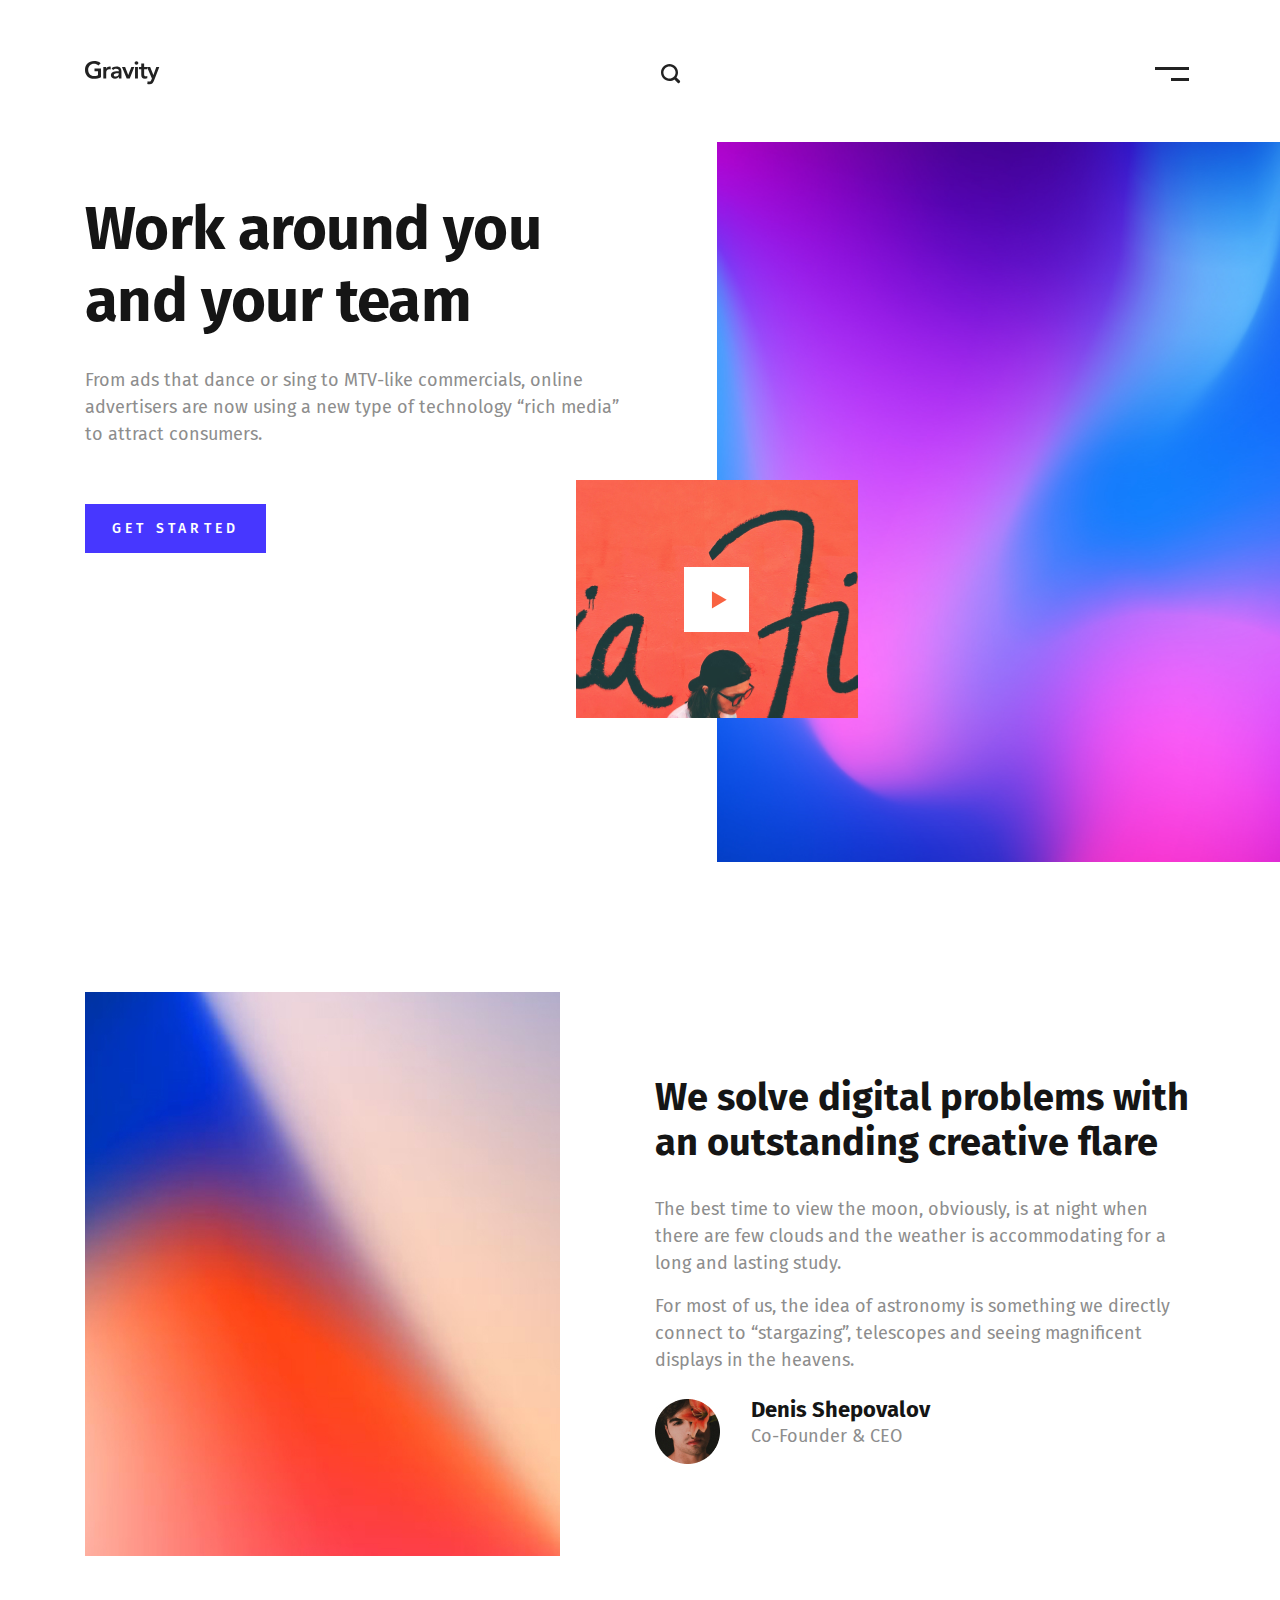
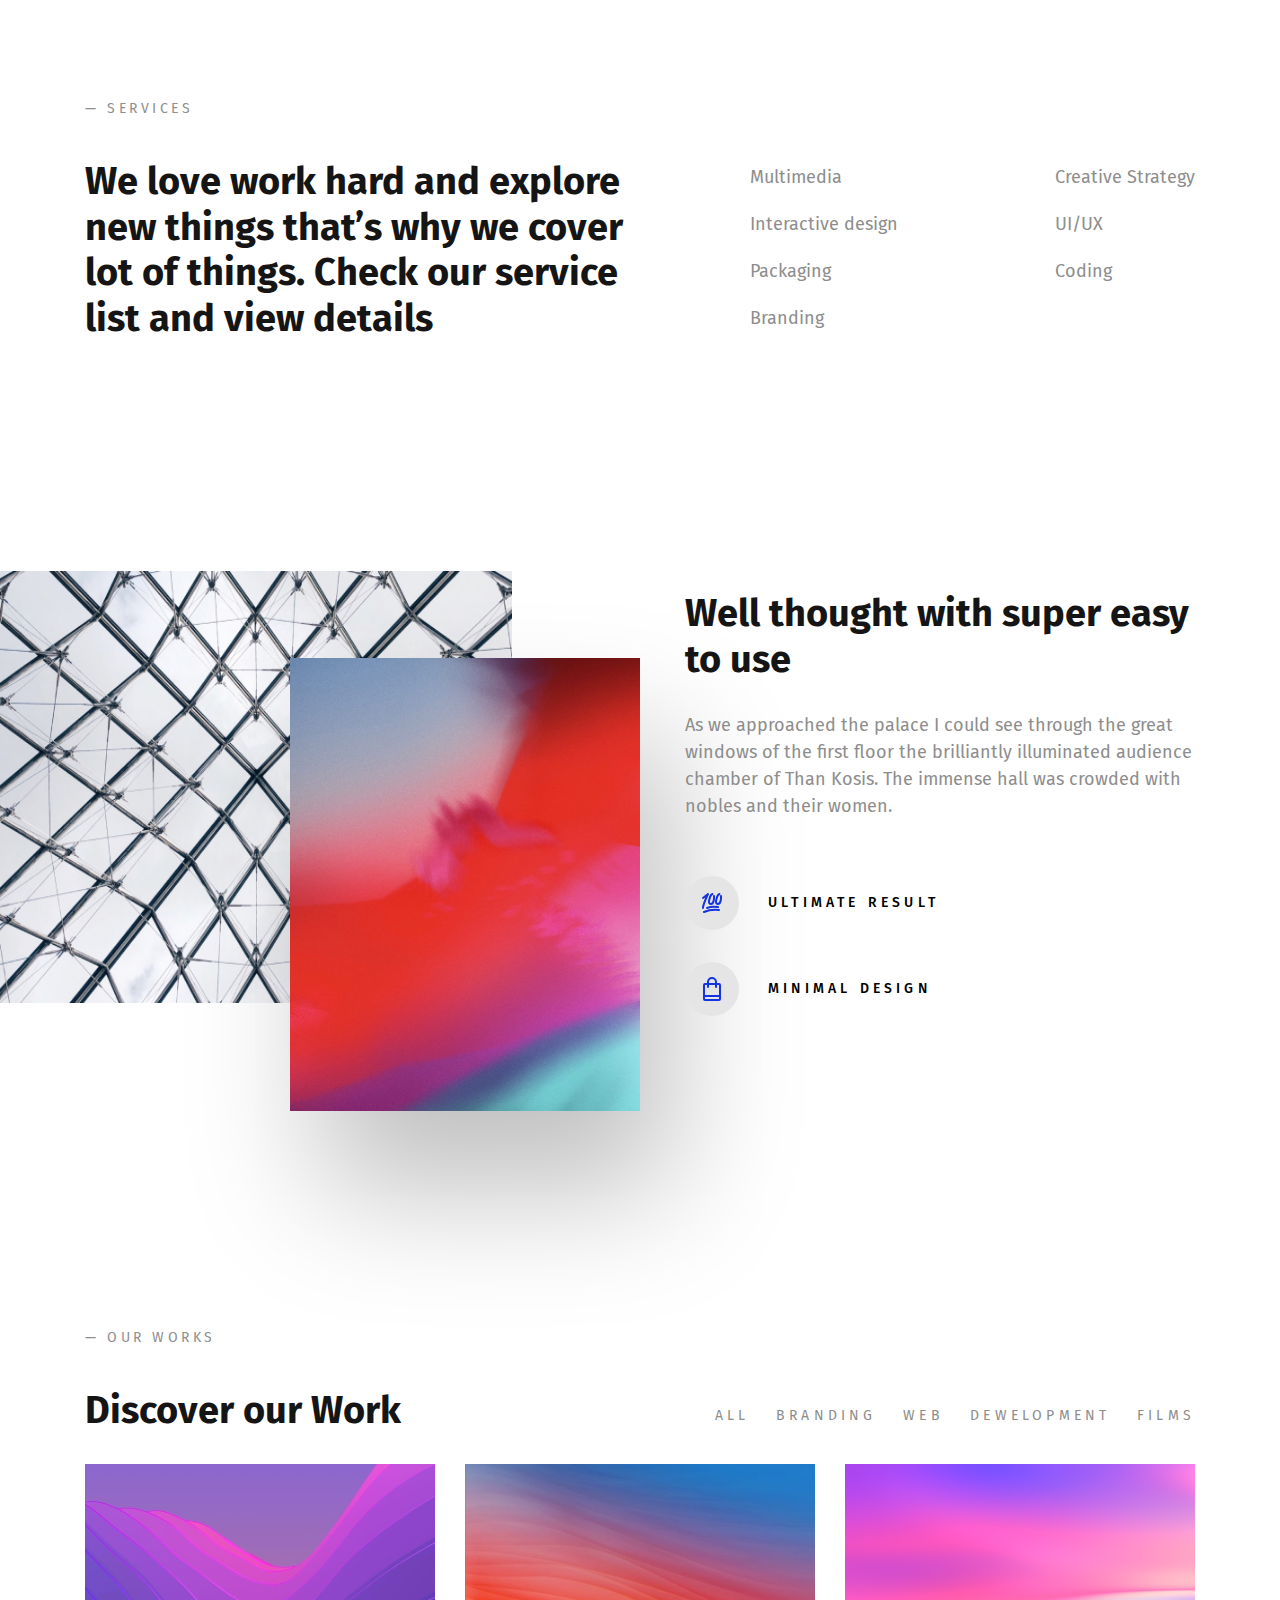
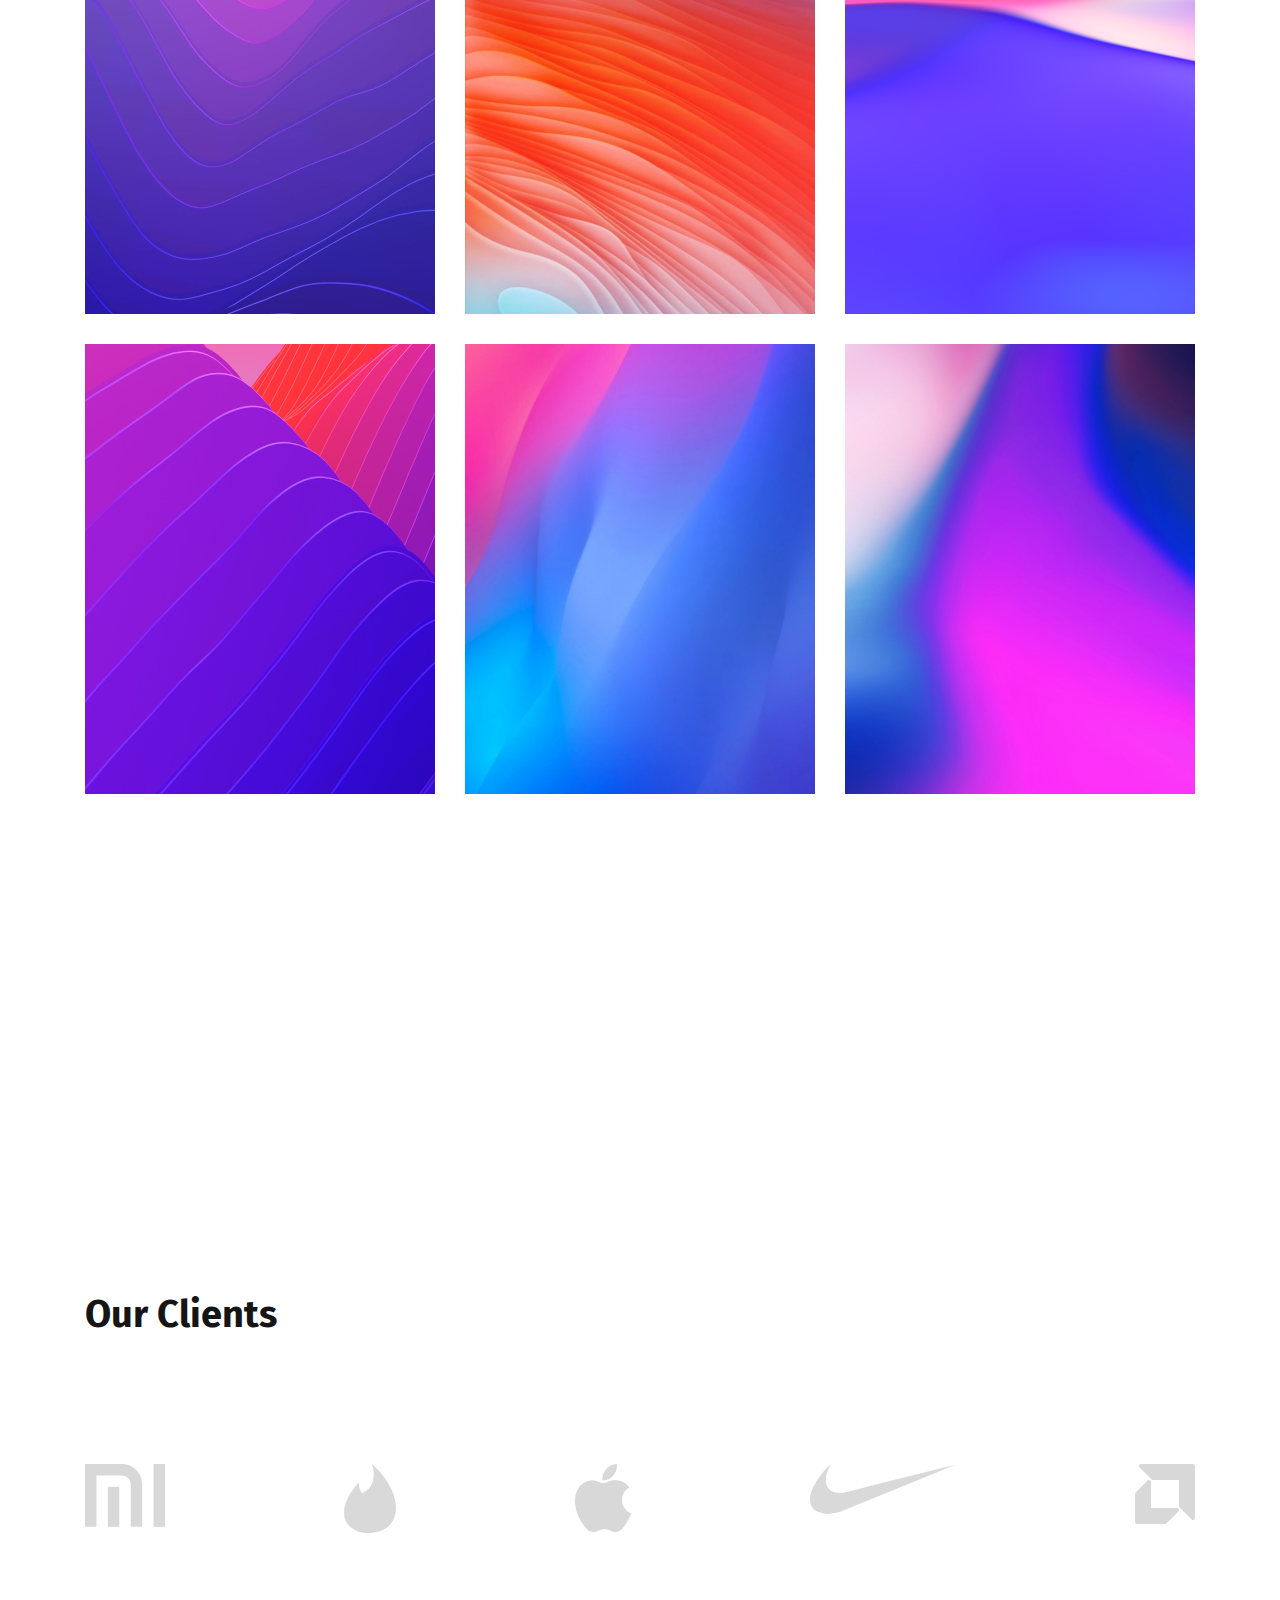
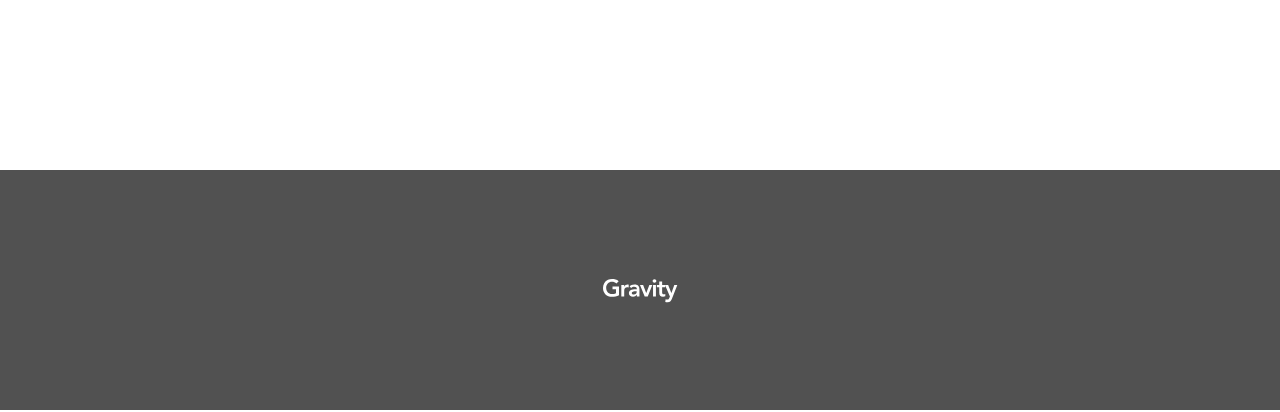
==== index.html @ 637bde16 "three" ====
<!DOCTYPE html>
<html lang="en">
<head>
	<meta charset="UTF-8">
	<title>Gravity</title>
	<link href="https://fonts.googleapis.com/css?family=Fira+Sans:400,500,700&amp;display=swap" rel="stylesheet">
	<link rel="stylesheet" href="https://stackpath.bootstrapcdn.com/bootstrap/4.5.2/css/bootstrap.min.css" integrity="sha384-JcKb8q3iqJ61gNV9KGb8thSsNjpSL0n8PARn9HuZOnIxN0hoP+VmmDGMN5t9UJ0Z" crossorigin="anonymous">
	<link rel="stylesheet" href="css/owl.carousel.min.css">
	<link rel="stylesheet" href="style.css">

</head>
<body>
	<header class="header">
		<div class="nav">
			<div class="container">
				<div class="row">
					<div class="col-4 col-md-4">
						<img src="img/logo.svg" alt="Gravity" class="logo">
					</div>
					<div class="col-4 offset-md-2 col-md-3">
						<button class="search">
							<img src="img/search.svg" alt="Search for materials">
						</button>
					</div>
					<div class="col-4 col-md-3">
						<button class="menu ml-auto">
							<img src="img/menu.svg" alt="Menu Gravity">
						</button>
					</div>
				</div>
			</div>
		</div>
		<div class="offer">
			<div class="container">
				<div class="row">
					<div class="col-md-6 vh-dependent">
						<div class="offer-cont">
							<h1 class="offer-cont__title">
								Work around you and your team
							</h1>
							<p class="offer-cont__text">
								From ads that dance or sing to MTV-like commercials, online advertisers are now using a new type of technology “rich media” to attract consumers.
							</p>
							<button class="offer-cont__btn btn">
								Get started
							</button>
						</div>
					</div>
					<div class="col-md-6 be-static vh-dependent">
						<div class="hero">
							<a href="#" class="video">
							</a>
						</div>
					</div>
				</div>
			</div>
		</div>
	</header>
	<section class="problems">
		<div class="container">
			<div class="row">
				<div class="col-md-5">
					<img src="img/img2.jpg" alt="poster">
				</div>
				<div class="offset-md-1 col-md-6 d-flex align-items-center">
					<div class="about">
						<h2 class="about__title">
						We solve digital problems with an outstanding creative flare
						</h2>
						<p class="about__text">
							The best time to view the moon, obviously, is at night when there are few clouds and the weather is accommodating for a long and lasting study.
						</p>
						<p class="about__text">For most of us, the idea of astronomy is something we directly connect to “stargazing”, telescopes and seeing magnificent displays in the heavens.
						</p>
						<div class="about__autor">
							<h4 class="about__name">Denis Shepovalov
							</h4>
							<p class="about_dop">
								Co-Founder & CEO
							</p>
						</div>
					</div>
				</div>
			</div>
		</div>
	</section>
	<section class="services">
		<div class="container">
			<div class="row">
				<div class="col-md-6">
					<div class="section-title">
						<p class="section-title__label">
							— SERVICES
						</p>
						<h2 class="section-title__heading">
							We love work hard and explore new things that’s why we cover lot of things. Check our service list and view details
						</h2>
					</div>
				</div>
				<div class="col-md-5 ml-auto d-flex justify-content-between">
					<ul class="serv-list">
						<li class="serv-list__item">
							Multimedia
						</li>
						<li class="serv-list__item">
							Interactive design
						</li>
						<li class="serv-list__item">
							Packaging
						</li>
						<li class="serv-list__item">
							Branding
						</li>
					</ul>
					<ul class="serv-list">
						<li class="serv-list__item">
							Creative Strategy
						</li>
						<li class="serv-list__item">
							UI/UX
						</li>
						<li class="serv-list__item">
							Coding
						</li>
					</ul>
				</div>

			</div>
			<div class="row">
				<div class="col">
					<div class="owl-carousel owl-theme works-carousel">
					    <div class="item">
					    	<img src="img/img3.jpg" alt="work">
					    </div>
					    <div class="item">
					    	<img src="img/img4.jpg" alt="work">
					    </div>
					    <div class="item">
					    	<img src="img/img3.jpg" alt="work">
					    </div>
					    <div class="item">
					    	<img src="img/img4.jpg" alt="work">
					    </div>
					    <div class="item">
					    	<img src="img/img3.jpg" alt="work">
					    </div>
					    <div class="item">
					    	<img src="img/img4.jpg" alt="work">
					    </div>

					</div>
				</div>
			</div>
		</div>
	</section>
	<section class="result">
		<div class="container">
			<div class="row">
				<div class="col-md-6 be-static">
					<div class="collage">
						<img src="img/img5.jpg" alt="work">
					</div>
				</div>
				<div class="col-md-6">
					<div class="ease">
						<h2 class="ease__title">
						Well thought with super easy to use
						</h2>
						<p class="ease__text">
							As we approached the palace I could see through the great windows of the first floor the brilliantly illuminated audience chamber of Than Kosis. The immense hall was crowded with nobles and their women.
						</p>
						<div class="ease__point first_point">
							ULTIMATE RESULT
						</div>
						<div class="ease__point second_point">
							MINIMAL DESIGN
						</div>
					</div>
				</div>
			</div>
		</div>
	</section>
	<section class="works tabs">
		<div class="container">
			<div class="row">
				<div class="col-md-6">
					<div class="section-title">
						<p class="section-title__label">
							— OUR WORKS

						</p>
						<h2 class="section-title__heading">
							Discover our Work
						</h2>
					</div>
				</div>
				<div class="col-md-6 d-flex align-items-center">
					<ul class="works-tabs d-flex justify-content-between tabs__caption">
						<li class='works-tabs__item active'><a href="#">ALL</a>
						</li>
						<li class='works-tabs__item'><a href="#">BRANDING</a>
						</li>
						<li class='works-tabs__item'><a href="#">WEB</a>
						</li>
						<li class='works-tabs__item'><a href="#">DEWELOPMENT</a>
						</li>
						<li class='works-tabs__item'><a href="#">FILMS</a>
						</li>
					</ul>
					
				</div>

			</div>
			<div class="tabs__content active">
				<div class="row wrap">
					<div class="col-md-4">
						<a href="#" class="works-wrap__item"><img src="img/img7.jpg" alt="work"></a>
					</div>
					<div class="col-md-4">
						<a href="#" class="works-wrap__item"><img src="img/img8.jpg" alt="work"></a>
					</div>
					<div class="col-md-4">
						<a href="#" class="works-wrap__item"><img src="img/img9.jpg" alt="work"></a>
					</div>
				</div>
				<div class="row wrap">
					<div class="col-md-4">
						<a href="#" class="works-wrap__item"><img src="img/img10.jpg" alt="work"></a>
					</div>
					<div class="col-md-4">
						<a href="#" class="works-wrap__item"><img src="img/img11.jpg" alt="work"></a>
					</div>
					<div class="col-md-4">
						<a href="#" class="works-wrap__item"><img src="img/img12.jpg" alt="work"></a>
					</div>
				</div>
			</div>
			<div class="tabs__content ">
				<div class="row wrap">
					<div class="col-md-4">
						<a href="#" class="works-wrap__item"><img src="img/img12.jpg" alt="work"></a>
					</div>
					<div class="col-md-4">
						<a href="#" class="works-wrap__item"><img src="img/img11.jpg" alt="work"></a>
					</div>
					<div class="col-md-4">
						<a href="#" class="works-wrap__item"><img src="img/img10.jpg" alt="work"></a>
					</div>
				</div>
				<div class="row wrap">
					<div class="col-md-4">
						<a href="#" class="works-wrap__item"><img src="img/img9.jpg" alt="work"></a>
					</div>
					<div class="col-md-4">
						<a href="#" class="works-wrap__item"><img src="img/img8.jpg" alt="work"></a>
					</div>
					<div class="col-md-4">
						<a href="#" class="works-wrap__item"><img src="img/img7.jpg" alt="work"></a>
					</div>
				</div>
			</div>
			<div class="tabs__content ">
				<div class="row wrap">
					<div class="col-md-4">
						<a href="#" class="works-wrap__item"><img src="img/img9.jpg" alt="work"></a>
					</div>
					<div class="col-md-4">
						<a href="#" class="works-wrap__item"><img src="img/img10.jpg" alt="work"></a>
					</div>
					<div class="col-md-4">
						<a href="#" class="works-wrap__item"><img src="img/img11.jpg" alt="work"></a>
					</div>
				</div>
				<div class="row wrap">
					<div class="col-md-4">
						<a href="#" class="works-wrap__item"><img src="img/img12.jpg" alt="work"></a>
					</div>
					<div class="col-md-4">
						<a href="#" class="works-wrap__item"><img src="img/img7.jpg" alt="work"></a>
					</div>
					<div class="col-md-4">
						<a href="#" class="works-wrap__item"><img src="img/img8.jpg" alt="work"></a>
					</div>
				</div>
			</div>
			<div class="tabs__content ">
				<div class="row wrap">
					<div class="col-md-4">
						<a href="#" class="works-wrap__item"><img src="img/img8.jpg" alt="work"></a>
					</div>
					<div class="col-md-4">
						<a href="#" class="works-wrap__item"><img src="img/img11.jpg" alt="work"></a>
					</div>
					<div class="col-md-4">
						<a href="#" class="works-wrap__item"><img src="img/img9.jpg" alt="work"></a>
					</div>
				</div>
				<div class="row wrap">
					<div class="col-md-4">
						<a href="#" class="works-wrap__item"><img src="img/img10.jpg" alt="work"></a>
					</div>
					<div class="col-md-4">
						<a href="#" class="works-wrap__item"><img src="img/img12.jpg" alt="work"></a>
					</div>
					<div class="col-md-4">
						<a href="#" class="works-wrap__item"><img src="img/img7.jpg" alt="work"></a>
					</div>
				</div>
			</div>
			<div class="tabs__content ">
				<div class="row wrap">
					<div class="col-md-4">
						<a href="#" class="works-wrap__item"><img src="img/img11.jpg" alt="work"></a>
					</div>
					<div class="col-md-4">
						<a href="#" class="works-wrap__item"><img src="img/img12.jpg" alt="work"></a>
					</div>
					<div class="col-md-4">
						<a href="#" class="works-wrap__item"><img src="img/img7.jpg" alt="work"></a>
					</div>
				</div>
				<div class="row wrap">
					<div class="col-md-4">
						<a href="#" class="works-wrap__item"><img src="img/img8.jpg" alt="work"></a>
					</div>
					<div class="col-md-4">
						<a href="#" class="works-wrap__item"><img src="img/img9.jpg" alt="work"></a>
					</div>
					<div class="col-md-4">
						<a href="#" class="works-wrap__item"><img src="img/img10.jpg" alt="work"></a>
					</div>
				</div>
			</div>
		</div>
	</section>
	<section class="testimonials">
		<div class="container">
			<div class="owl-carousel contributor-carousel">
				<div class="row">
					<div class="col-md-6">
						<div class="section-title">
							<p class="section-title__label">
								— TESTIMOTIALS

							</p>
							<h2 class="section-title__heading">
								"Professionals in their craft! All products were super great with strong attention to details, and overall vibe"
							</h2>
							<div class="contributor">
								<h3 class="contributor__title">
									Polina Kuzina
								</h3>
								<p class="contributor__desc">
									Manager at Craftwork
								</p>
							</div>
						</div>
					</div>
					<div class="offset-md-1 col-md-5">
						<img src="img/photo.jpg" alt="polina kuzina"
						class="cont-photo">
					</div>
				</div>
				<div class="row">
					<div class="col-md-6">
						<div class="section-title">
							<p class="section-title__label">
								— TESTIMOTIALS

							</p>
							<h2 class="section-title__heading">
								"Professionals in their craft! All products were super great with strong attention to details, and overall vibe"
							</h2>
							<div class="contributor">
								<h3 class="contributor__title">
									Polina Kuzina
								</h3>
								<p class="contributor__desc">
									Manager at Craftwork
								</p>
							</div>
						</div>
					</div>
					<div class="offset-md-1 col-md-5">
						<img src="img/photo.jpg" alt="polina kuzina"
						class="cont-photo">
					</div>
				</div>
			</div>
		</div>
	</section>
	<section class="clients">
		<div class="container">
			<div class="row">
				<div class="col-md-4">
					<h2 class="our">
						Our Clients
					</h2>
				</div>
			</div>
			<div class="row">
				<div class="col">
					<div class="clients-row d-flex justify-content-between">
						<a href="#" class="clients-row__item">
							<img src="img/xiaomi.svg" alt=""></a>
						<a href="#" class="clients-row__item">
							<img src="img/tinder.svg" alt=""></a>
						<a href="#" class="clients-row__item">
							<img src="img/apple.svg" alt=""></a>
						<a href="#" class="clients-row__item">
							<img src="img/nike.svg" alt=""></a>
						<a href="#" class="clients-row__item">
							<img src="img/amd.svg" alt=""></a>
						
					</div>
				</div>
			</div>
	</section>
	<footer>
		<div class="container">
			<div class="row">
				<div class="col d-flex justify-content-center">
					<img src="img/logo-footer.svg" alt="work">
				</div>
			</div>
		</div>
	</footer>
	
	<script src="https://ajax.googleapis.com/ajax/libs/jquery/1.12.4/jquery.min.js"></script>
	<script src='Js/jquery-3.5.1.min.js'></script>
	<script src='Js/owl.carousel.min.js'></script>
	<script src="Js/main.js"></script>
</body>
</html>
---- style.css ----
body {
	font-family: 'Fira Sans', sans-serif;
	color: #8D8D8D;
	font-size: 18px;
}

button {
	display: block;
	border: none;
	background: transparent;
}

ul, li {
	display: block;
	padding: 0;
	margin: 0;
}

.vh-dependent {
	height: 35vh;
	display: flex;
    align-items: center;
}

.be-static {
	position: static;
}

h1, h2, h3, h4, h5, h6 {
	font-style: normal;
	font-weight: 700;
	color: #151515;
	margin: 0;
	padding: 0;
}

h2 {
	font-size: 38px;
}

h3 {
	font-size: 22px;
}

.btn {
	background: #4737FF;
	color: #fff;
	text-transform: uppercase;
	font-weight: 500;
	font-size: 14px;
	padding: 13px 26px;
	display: inline;
	border-radius: 0;
	letter-spacing: 0.3em;
	text-align: center;
	transition: all 0.5s ease;
}

.btn:hover {
	background: #3726F2;
	color: #fff;
}

.header {
	height: 95vh;
}

.nav {
	padding-top: 59px;
	margin-bottom: 127px;
}

.logo {

}

.search {
	
}

.menu {
	
}


.offer-cont__title {
	font-size: 60px;
	letter-spacing: -0.01em;
	line-height: 1.2em;
}


.offer-cont__text {
	margin: 30px 0 56px;
}


.offer-cont__btn {

}

.hero {
	background: url('img/img1.jpg');
	background-position: right bottom;
	background-size: 80% 100%;
	background-repeat: no-repeat;
	width: 55%;
	height: 80vh;
	position: absolute;
    right: 0;
    top: 142px;
}

.video {
	position: absolute;
	left: 0;
	bottom: 20%;
	width: 40%;
	height: 33%;
	display: block;
	background: url('img/video.jpg');
	background-repeat: no-repeat;
	background-position: center center;
	display: flex;
    justify-content: center;
    align-items: center;
}

.video:after {
	content:'';
	display: block;
	background: url('img/play.svg');
	width: 65px;
	height: 65px;
}
.problems{
	padding-top: 137px;
}
.about{

}
.about__title{
	font-size: 38px;
	margin-bottom: 30px;
}
.about__autor{
	background: url('img/author.jpg');
	background-repeat: no-repeat;
	background-position: left center;
	padding:7px 0 7px 96px;
}
.about__name{
	font-size: 22px;
}
.about__dop{
	margin-bottom: 0;
}
.services{
	padding-top: 142px;
}
.section-title{

}
.section-title__label{
	font-size: 14px;
	text-transform: uppercase;
	letter-spacing: 0.25em;
	color: #8f8f8f;
	margin-bottom: 40px;
}
.section-title__heading{

}

.serv-list{
	margin-top: 66px;
}
.serv-list__item{
	margin-bottom: 20px;
}
.works-carousel{
	margin-top: 99px;
}
.works-carousel .item, .works-carousel .owl-item{
	width: 825px !important;
}
.works-carousel .owl-nav{
	margin-top: 50px;
	display: flex;
}
.works-carousel .owl-prev{
	margin-right: 25px;
}
.result{
	padding-top: 219px;
}
.collage{
	width: 50%;
	height: 540px;
	background: url('img/img6.jpg');
	background-repeat: no-repeat;
	background-position: left top;
	-webkit-background-size: 80% 80%;
	background-size: 80% 80%;
	position: absolute;
	left: 0;
}
.collage img{
	display: block;
	width: 350px;
	height: 453px;
	position: absolute;
	right: 0;
	bottom: 0;
	box-shadow: 30px 80px 130px rgba(0,0,0,0.25);
}
.ease{
	margin-left: 30px;
	margin-top: 20px;
}
.ease__title{
	margin-bottom: 30px;
}
.ease__text{
	margin-bottom: 52px;
}
.ease__point{
	padding-left: 83px;
	text-transform: uppercase;
	letter-spacing: 0.3em;
	color: #000;
	font-size: 14px;
	font-weight: 500;
	padding-top: 20px;
	padding-bottom: 20px;
	margin-bottom: 25px;
}
.first_point{
	background: url('img/icon100.svg');
	background-repeat: no-repeat;
	background-position: left center;
}
.second_point{
	background: url('img/bag.svg');
	background-repeat: no-repeat;
	background-position: left center;
}

.works{
	padding-top: 283px;
}
.works-tabs{
	margin-left: 60px;
	font-size: 14px;
	text-transform: uppercase;
	letter-spacing: 0.3em;
	width: 100%;
	margin-top: 70px;
}
.works-tabs__item a{
	text-decoration: none;
	color: #8d8d8d
}
.works-tabs__item a:focus{
	
	color: #1434e1;
}

.wrap{
	margin-top: 30px;
}
.works-wrap__item img{
	transition: all 1s ease;
}
.works-wrap__item:hover img{
	-moz-transform: scale(1.1);
-webkit-transform: scale(1.1);
-o-transform: scale(1.1);
-ms-transform: scale(1.1);
transform: scale(1.1);
	box-shadow: -30px 80px 200px rgba(0,0,0,0.25)
}
.works-wrap__item:after{
	transition: all 1s ease;
}
.tabs__content {
  display: none; /* по умолчанию прячем все блоки */
}
.tabs__content.active {
  display: block; /* по умолчанию показываем нужный блок */
}
.testimonials{
	padding-top: 248px;
}
.contributor{
	margin-top: 125px;
}
.contributor__title{

}
.contributor__desc{

}
.contributor-carousel .owl-nav{
	display: flex;
	margin-top: -50px;
	position: relative;
}
.contributor-carousel .owl-prev{
	margin-right: 30px;
}
.our{
	margin-top: 250px;
}
.clients-row{
	margin-top: 127px;
	margin-bottom: 100px;
}
footer{
	height: 240px;
    background: #515151;
    margin-top: 136px;
}
footer img{
	margin: 109px 0 109px 0;
}
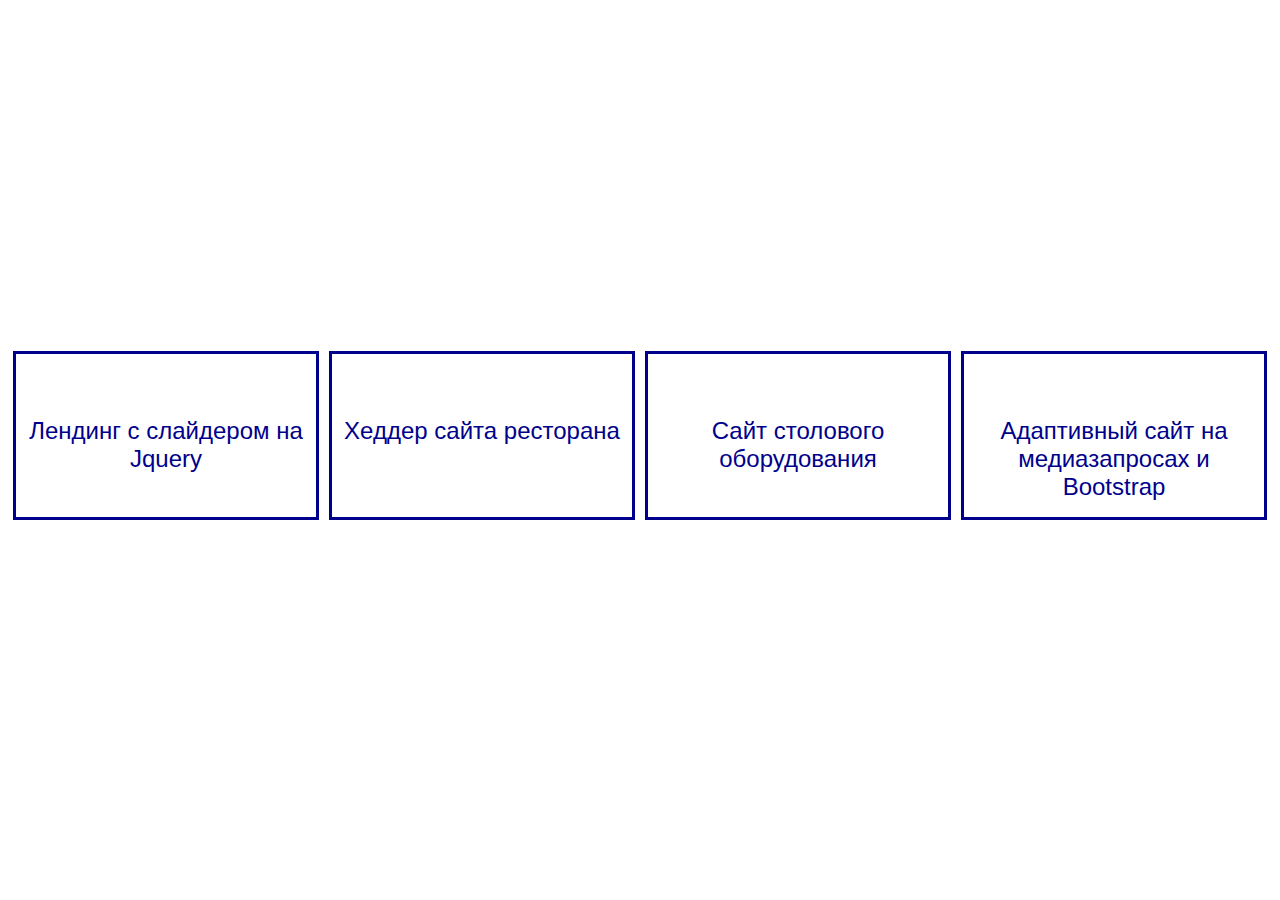
==== commit 1ac6d5c0: "new" ====
--- a/index.html
+++ b/index.html
@@ -1,434 +1,17 @@
 <!DOCTYPE html>
 <html lang="en">
 <head>
-	<meta charset="UTF-8">
-	<title>Gravity</title>
-	<link href="https://fonts.googleapis.com/css?family=Fira+Sans:400,500,700&amp;display=swap" rel="stylesheet">
-	<link rel="stylesheet" href="https://stackpath.bootstrapcdn.com/bootstrap/4.5.2/css/bootstrap.min.css" integrity="sha384-JcKb8q3iqJ61gNV9KGb8thSsNjpSL0n8PARn9HuZOnIxN0hoP+VmmDGMN5t9UJ0Z" crossorigin="anonymous">
-	<link rel="stylesheet" href="css/owl.carousel.min.css">
-	<link rel="stylesheet" href="style.css">
-
+    <meta charset="UTF-8">
+    <meta name="viewport" content="width=device-width, initial-scale=1.0">
+    <title>Портфолио</title>
+    <link rel="stylesheet" href="style.css">
 </head>
 <body>
-	<header class="header">
-		<div class="nav">
-			<div class="container">
-				<div class="row">
-					<div class="col-4 col-md-4">
-						<img src="img/logo.svg" alt="Gravity" class="logo">
-					</div>
-					<div class="col-4 offset-md-2 col-md-3">
-						<button class="search">
-							<img src="img/search.svg" alt="Search for materials">
-						</button>
-					</div>
-					<div class="col-4 col-md-3">
-						<button class="menu ml-auto">
-							<img src="img/menu.svg" alt="Menu Gravity">
-						</button>
-					</div>
-				</div>
-			</div>
-		</div>
-		<div class="offer">
-			<div class="container">
-				<div class="row">
-					<div class="col-md-6 vh-dependent">
-						<div class="offer-cont">
-							<h1 class="offer-cont__title">
-								Work around you and your team
-							</h1>
-							<p class="offer-cont__text">
-								From ads that dance or sing to MTV-like commercials, online advertisers are now using a new type of technology “rich media” to attract consumers.
-							</p>
-							<button class="offer-cont__btn btn">
-								Get started
-							</button>
-						</div>
-					</div>
-					<div class="col-md-6 be-static vh-dependent">
-						<div class="hero">
-							<a href="#" class="video">
-							</a>
-						</div>
-					</div>
-				</div>
-			</div>
-		</div>
-	</header>
-	<section class="problems">
-		<div class="container">
-			<div class="row">
-				<div class="col-md-5">
-					<img src="img/img2.jpg" alt="poster">
-				</div>
-				<div class="offset-md-1 col-md-6 d-flex align-items-center">
-					<div class="about">
-						<h2 class="about__title">
-						We solve digital problems with an outstanding creative flare
-						</h2>
-						<p class="about__text">
-							The best time to view the moon, obviously, is at night when there are few clouds and the weather is accommodating for a long and lasting study.
-						</p>
-						<p class="about__text">For most of us, the idea of astronomy is something we directly connect to “stargazing”, telescopes and seeing magnificent displays in the heavens.
-						</p>
-						<div class="about__autor">
-							<h4 class="about__name">Denis Shepovalov
-							</h4>
-							<p class="about_dop">
-								Co-Founder & CEO
-							</p>
-						</div>
-					</div>
-				</div>
-			</div>
-		</div>
-	</section>
-	<section class="services">
-		<div class="container">
-			<div class="row">
-				<div class="col-md-6">
-					<div class="section-title">
-						<p class="section-title__label">
-							— SERVICES
-						</p>
-						<h2 class="section-title__heading">
-							We love work hard and explore new things that’s why we cover lot of things. Check our service list and view details
-						</h2>
-					</div>
-				</div>
-				<div class="col-md-5 ml-auto d-flex justify-content-between">
-					<ul class="serv-list">
-						<li class="serv-list__item">
-							Multimedia
-						</li>
-						<li class="serv-list__item">
-							Interactive design
-						</li>
-						<li class="serv-list__item">
-							Packaging
-						</li>
-						<li class="serv-list__item">
-							Branding
-						</li>
-					</ul>
-					<ul class="serv-list">
-						<li class="serv-list__item">
-							Creative Strategy
-						</li>
-						<li class="serv-list__item">
-							UI/UX
-						</li>
-						<li class="serv-list__item">
-							Coding
-						</li>
-					</ul>
-				</div>
-
-			</div>
-			<div class="row">
-				<div class="col">
-					<div class="owl-carousel owl-theme works-carousel">
-					    <div class="item">
-					    	<img src="img/img3.jpg" alt="work">
-					    </div>
-					    <div class="item">
-					    	<img src="img/img4.jpg" alt="work">
-					    </div>
-					    <div class="item">
-					    	<img src="img/img3.jpg" alt="work">
-					    </div>
-					    <div class="item">
-					    	<img src="img/img4.jpg" alt="work">
-					    </div>
-					    <div class="item">
-					    	<img src="img/img3.jpg" alt="work">
-					    </div>
-					    <div class="item">
-					    	<img src="img/img4.jpg" alt="work">
-					    </div>
-
-					</div>
-				</div>
-			</div>
-		</div>
-	</section>
-	<section class="result">
-		<div class="container">
-			<div class="row">
-				<div class="col-md-6 be-static">
-					<div class="collage">
-						<img src="img/img5.jpg" alt="work">
-					</div>
-				</div>
-				<div class="col-md-6">
-					<div class="ease">
-						<h2 class="ease__title">
-						Well thought with super easy to use
-						</h2>
-						<p class="ease__text">
-							As we approached the palace I could see through the great windows of the first floor the brilliantly illuminated audience chamber of Than Kosis. The immense hall was crowded with nobles and their women.
-						</p>
-						<div class="ease__point first_point">
-							ULTIMATE RESULT
-						</div>
-						<div class="ease__point second_point">
-							MINIMAL DESIGN
-						</div>
-					</div>
-				</div>
-			</div>
-		</div>
-	</section>
-	<section class="works tabs">
-		<div class="container">
-			<div class="row">
-				<div class="col-md-6">
-					<div class="section-title">
-						<p class="section-title__label">
-							— OUR WORKS
-
-						</p>
-						<h2 class="section-title__heading">
-							Discover our Work
-						</h2>
-					</div>
-				</div>
-				<div class="col-md-6 d-flex align-items-center">
-					<ul class="works-tabs d-flex justify-content-between tabs__caption">
-						<li class='works-tabs__item active'><a href="#">ALL</a>
-						</li>
-						<li class='works-tabs__item'><a href="#">BRANDING</a>
-						</li>
-						<li class='works-tabs__item'><a href="#">WEB</a>
-						</li>
-						<li class='works-tabs__item'><a href="#">DEWELOPMENT</a>
-						</li>
-						<li class='works-tabs__item'><a href="#">FILMS</a>
-						</li>
-					</ul>
-					
-				</div>
-
-			</div>
-			<div class="tabs__content active">
-				<div class="row wrap">
-					<div class="col-md-4">
-						<a href="#" class="works-wrap__item"><img src="img/img7.jpg" alt="work"></a>
-					</div>
-					<div class="col-md-4">
-						<a href="#" class="works-wrap__item"><img src="img/img8.jpg" alt="work"></a>
-					</div>
-					<div class="col-md-4">
-						<a href="#" class="works-wrap__item"><img src="img/img9.jpg" alt="work"></a>
-					</div>
-				</div>
-				<div class="row wrap">
-					<div class="col-md-4">
-						<a href="#" class="works-wrap__item"><img src="img/img10.jpg" alt="work"></a>
-					</div>
-					<div class="col-md-4">
-						<a href="#" class="works-wrap__item"><img src="img/img11.jpg" alt="work"></a>
-					</div>
-					<div class="col-md-4">
-						<a href="#" class="works-wrap__item"><img src="img/img12.jpg" alt="work"></a>
-					</div>
-				</div>
-			</div>
-			<div class="tabs__content ">
-				<div class="row wrap">
-					<div class="col-md-4">
-						<a href="#" class="works-wrap__item"><img src="img/img12.jpg" alt="work"></a>
-					</div>
-					<div class="col-md-4">
-						<a href="#" class="works-wrap__item"><img src="img/img11.jpg" alt="work"></a>
-					</div>
-					<div class="col-md-4">
-						<a href="#" class="works-wrap__item"><img src="img/img10.jpg" alt="work"></a>
-					</div>
-				</div>
-				<div class="row wrap">
-					<div class="col-md-4">
-						<a href="#" class="works-wrap__item"><img src="img/img9.jpg" alt="work"></a>
-					</div>
-					<div class="col-md-4">
-						<a href="#" class="works-wrap__item"><img src="img/img8.jpg" alt="work"></a>
-					</div>
-					<div class="col-md-4">
-						<a href="#" class="works-wrap__item"><img src="img/img7.jpg" alt="work"></a>
-					</div>
-				</div>
-			</div>
-			<div class="tabs__content ">
-				<div class="row wrap">
-					<div class="col-md-4">
-						<a href="#" class="works-wrap__item"><img src="img/img9.jpg" alt="work"></a>
-					</div>
-					<div class="col-md-4">
-						<a href="#" class="works-wrap__item"><img src="img/img10.jpg" alt="work"></a>
-					</div>
-					<div class="col-md-4">
-						<a href="#" class="works-wrap__item"><img src="img/img11.jpg" alt="work"></a>
-					</div>
-				</div>
-				<div class="row wrap">
-					<div class="col-md-4">
-						<a href="#" class="works-wrap__item"><img src="img/img12.jpg" alt="work"></a>
-					</div>
-					<div class="col-md-4">
-						<a href="#" class="works-wrap__item"><img src="img/img7.jpg" alt="work"></a>
-					</div>
-					<div class="col-md-4">
-						<a href="#" class="works-wrap__item"><img src="img/img8.jpg" alt="work"></a>
-					</div>
-				</div>
-			</div>
-			<div class="tabs__content ">
-				<div class="row wrap">
-					<div class="col-md-4">
-						<a href="#" class="works-wrap__item"><img src="img/img8.jpg" alt="work"></a>
-					</div>
-					<div class="col-md-4">
-						<a href="#" class="works-wrap__item"><img src="img/img11.jpg" alt="work"></a>
-					</div>
-					<div class="col-md-4">
-						<a href="#" class="works-wrap__item"><img src="img/img9.jpg" alt="work"></a>
-					</div>
-				</div>
-				<div class="row wrap">
-					<div class="col-md-4">
-						<a href="#" class="works-wrap__item"><img src="img/img10.jpg" alt="work"></a>
-					</div>
-					<div class="col-md-4">
-						<a href="#" class="works-wrap__item"><img src="img/img12.jpg" alt="work"></a>
-					</div>
-					<div class="col-md-4">
-						<a href="#" class="works-wrap__item"><img src="img/img7.jpg" alt="work"></a>
-					</div>
-				</div>
-			</div>
-			<div class="tabs__content ">
-				<div class="row wrap">
-					<div class="col-md-4">
-						<a href="#" class="works-wrap__item"><img src="img/img11.jpg" alt="work"></a>
-					</div>
-					<div class="col-md-4">
-						<a href="#" class="works-wrap__item"><img src="img/img12.jpg" alt="work"></a>
-					</div>
-					<div class="col-md-4">
-						<a href="#" class="works-wrap__item"><img src="img/img7.jpg" alt="work"></a>
-					</div>
-				</div>
-				<div class="row wrap">
-					<div class="col-md-4">
-						<a href="#" class="works-wrap__item"><img src="img/img8.jpg" alt="work"></a>
-					</div>
-					<div class="col-md-4">
-						<a href="#" class="works-wrap__item"><img src="img/img9.jpg" alt="work"></a>
-					</div>
-					<div class="col-md-4">
-						<a href="#" class="works-wrap__item"><img src="img/img10.jpg" alt="work"></a>
-					</div>
-				</div>
-			</div>
-		</div>
-	</section>
-	<section class="testimonials">
-		<div class="container">
-			<div class="owl-carousel contributor-carousel">
-				<div class="row">
-					<div class="col-md-6">
-						<div class="section-title">
-							<p class="section-title__label">
-								— TESTIMOTIALS
-
-							</p>
-							<h2 class="section-title__heading">
-								"Professionals in their craft! All products were super great with strong attention to details, and overall vibe"
-							</h2>
-							<div class="contributor">
-								<h3 class="contributor__title">
-									Polina Kuzina
-								</h3>
-								<p class="contributor__desc">
-									Manager at Craftwork
-								</p>
-							</div>
-						</div>
-					</div>
-					<div class="offset-md-1 col-md-5">
-						<img src="img/photo.jpg" alt="polina kuzina"
-						class="cont-photo">
-					</div>
-				</div>
-				<div class="row">
-					<div class="col-md-6">
-						<div class="section-title">
-							<p class="section-title__label">
-								— TESTIMOTIALS
-
-							</p>
-							<h2 class="section-title__heading">
-								"Professionals in their craft! All products were super great with strong attention to details, and overall vibe"
-							</h2>
-							<div class="contributor">
-								<h3 class="contributor__title">
-									Polina Kuzina
-								</h3>
-								<p class="contributor__desc">
-									Manager at Craftwork
-								</p>
-							</div>
-						</div>
-					</div>
-					<div class="offset-md-1 col-md-5">
-						<img src="img/photo.jpg" alt="polina kuzina"
-						class="cont-photo">
-					</div>
-				</div>
-			</div>
-		</div>
-	</section>
-	<section class="clients">
-		<div class="container">
-			<div class="row">
-				<div class="col-md-4">
-					<h2 class="our">
-						Our Clients
-					</h2>
-				</div>
-			</div>
-			<div class="row">
-				<div class="col">
-					<div class="clients-row d-flex justify-content-between">
-						<a href="#" class="clients-row__item">
-							<img src="img/xiaomi.svg" alt=""></a>
-						<a href="#" class="clients-row__item">
-							<img src="img/tinder.svg" alt=""></a>
-						<a href="#" class="clients-row__item">
-							<img src="img/apple.svg" alt=""></a>
-						<a href="#" class="clients-row__item">
-							<img src="img/nike.svg" alt=""></a>
-						<a href="#" class="clients-row__item">
-							<img src="img/amd.svg" alt=""></a>
-						
-					</div>
-				</div>
-			</div>
-	</section>
-	<footer>
-		<div class="container">
-			<div class="row">
-				<div class="col d-flex justify-content-center">
-					<img src="img/logo-footer.svg" alt="work">
-				</div>
-			</div>
-		</div>
-	</footer>
-	
-	<script src="https://ajax.googleapis.com/ajax/libs/jquery/1.12.4/jquery.min.js"></script>
-	<script src='Js/jquery-3.5.1.min.js'></script>
-	<script src='Js/owl.carousel.min.js'></script>
-	<script src="Js/main.js"></script>
+    <div class="container">
+        <a href="https://hockey45.github.io/Kitchen.github.io/Work/" class="work">Лендинг с слайдером на Jquery</a>
+        <a href="https://hockey45.github.io/Kitchen.github.io/rest/" class="rest">Хеддер сайта ресторана</a>
+        <a href="https://hockey45.github.io/Kitchen.github.io/stolovaya/" class="rest">Сайт столового оборудования</a>
+        <a href="https://hockey45.github.io/Kitchen.github.io/realize/" class="rest">Адаптивный сайт на медиазапросах и Bootstrap</a>
+    </div>
 </body>
 </html>--- a/style.css
+++ b/style.css
@@ -1,326 +1,28 @@
-body {
-	font-family: 'Fira Sans', sans-serif;
-	color: #8D8D8D;
-	font-size: 18px;
+.body{}
+.container{
+    margin: 0 auto;
+    display: flex;
+    justify-content: space-around;
+    align-items: center;
+    height: 95vh;
 }
-
-button {
-	display: block;
-	border: none;
-	background: transparent;
+a{
+    display: block;
+    text-decoration: none;
+    color: darkblue;
+    font: 1.5em sans-serif;
+    width: 300px;
+    border: solid darkblue 3px;
+    text-align: center;
+    height: 100px;
+    padding-top: 5%;
+    
 }
-
-ul, li {
-	display: block;
-	padding: 0;
-	margin: 0;
+a:hover{
+    background-color: skyblue;
 }
-
-.vh-dependent {
-	height: 35vh;
-	display: flex;
-    align-items: center;
-}
-
-.be-static {
-	position: static;
-}
-
-h1, h2, h3, h4, h5, h6 {
-	font-style: normal;
-	font-weight: 700;
-	color: #151515;
-	margin: 0;
-	padding: 0;
-}
-
-h2 {
-	font-size: 38px;
-}
-
-h3 {
-	font-size: 22px;
-}
-
-.btn {
-	background: #4737FF;
-	color: #fff;
-	text-transform: uppercase;
-	font-weight: 500;
-	font-size: 14px;
-	padding: 13px 26px;
-	display: inline;
-	border-radius: 0;
-	letter-spacing: 0.3em;
-	text-align: center;
-	transition: all 0.5s ease;
-}
-
-.btn:hover {
-	background: #3726F2;
-	color: #fff;
-}
-
-.header {
-	height: 95vh;
-}
-
-.nav {
-	padding-top: 59px;
-	margin-bottom: 127px;
-}
-
-.logo {
-
-}
-
-.search {
-	
-}
-
-.menu {
-	
-}
-
-
-.offer-cont__title {
-	font-size: 60px;
-	letter-spacing: -0.01em;
-	line-height: 1.2em;
-}
-
-
-.offer-cont__text {
-	margin: 30px 0 56px;
-}
-
-
-.offer-cont__btn {
-
-}
-
-.hero {
-	background: url('img/img1.jpg');
-	background-position: right bottom;
-	background-size: 80% 100%;
-	background-repeat: no-repeat;
-	width: 55%;
-	height: 80vh;
-	position: absolute;
-    right: 0;
-    top: 142px;
-}
-
-.video {
-	position: absolute;
-	left: 0;
-	bottom: 20%;
-	width: 40%;
-	height: 33%;
-	display: block;
-	background: url('img/video.jpg');
-	background-repeat: no-repeat;
-	background-position: center center;
-	display: flex;
-    justify-content: center;
-    align-items: center;
-}
-
-.video:after {
-	content:'';
-	display: block;
-	background: url('img/play.svg');
-	width: 65px;
-	height: 65px;
-}
-.problems{
-	padding-top: 137px;
-}
-.about{
-
-}
-.about__title{
-	font-size: 38px;
-	margin-bottom: 30px;
-}
-.about__autor{
-	background: url('img/author.jpg');
-	background-repeat: no-repeat;
-	background-position: left center;
-	padding:7px 0 7px 96px;
-}
-.about__name{
-	font-size: 22px;
-}
-.about__dop{
-	margin-bottom: 0;
-}
-.services{
-	padding-top: 142px;
-}
-.section-title{
-
-}
-.section-title__label{
-	font-size: 14px;
-	text-transform: uppercase;
-	letter-spacing: 0.25em;
-	color: #8f8f8f;
-	margin-bottom: 40px;
-}
-.section-title__heading{
-
-}
-
-.serv-list{
-	margin-top: 66px;
-}
-.serv-list__item{
-	margin-bottom: 20px;
-}
-.works-carousel{
-	margin-top: 99px;
-}
-.works-carousel .item, .works-carousel .owl-item{
-	width: 825px !important;
-}
-.works-carousel .owl-nav{
-	margin-top: 50px;
-	display: flex;
-}
-.works-carousel .owl-prev{
-	margin-right: 25px;
-}
-.result{
-	padding-top: 219px;
-}
-.collage{
-	width: 50%;
-	height: 540px;
-	background: url('img/img6.jpg');
-	background-repeat: no-repeat;
-	background-position: left top;
-	-webkit-background-size: 80% 80%;
-	background-size: 80% 80%;
-	position: absolute;
-	left: 0;
-}
-.collage img{
-	display: block;
-	width: 350px;
-	height: 453px;
-	position: absolute;
-	right: 0;
-	bottom: 0;
-	box-shadow: 30px 80px 130px rgba(0,0,0,0.25);
-}
-.ease{
-	margin-left: 30px;
-	margin-top: 20px;
-}
-.ease__title{
-	margin-bottom: 30px;
-}
-.ease__text{
-	margin-bottom: 52px;
-}
-.ease__point{
-	padding-left: 83px;
-	text-transform: uppercase;
-	letter-spacing: 0.3em;
-	color: #000;
-	font-size: 14px;
-	font-weight: 500;
-	padding-top: 20px;
-	padding-bottom: 20px;
-	margin-bottom: 25px;
-}
-.first_point{
-	background: url('img/icon100.svg');
-	background-repeat: no-repeat;
-	background-position: left center;
-}
-.second_point{
-	background: url('img/bag.svg');
-	background-repeat: no-repeat;
-	background-position: left center;
-}
-
-.works{
-	padding-top: 283px;
-}
-.works-tabs{
-	margin-left: 60px;
-	font-size: 14px;
-	text-transform: uppercase;
-	letter-spacing: 0.3em;
-	width: 100%;
-	margin-top: 70px;
-}
-.works-tabs__item a{
-	text-decoration: none;
-	color: #8d8d8d
-}
-.works-tabs__item a:focus{
-	
-	color: #1434e1;
-}
-
-.wrap{
-	margin-top: 30px;
-}
-.works-wrap__item img{
-	transition: all 1s ease;
-}
-.works-wrap__item:hover img{
-	-moz-transform: scale(1.1);
--webkit-transform: scale(1.1);
--o-transform: scale(1.1);
--ms-transform: scale(1.1);
-transform: scale(1.1);
-	box-shadow: -30px 80px 200px rgba(0,0,0,0.25)
-}
-.works-wrap__item:after{
-	transition: all 1s ease;
-}
-.tabs__content {
-  display: none; /* по умолчанию прячем все блоки */
-}
-.tabs__content.active {
-  display: block; /* по умолчанию показываем нужный блок */
-}
-.testimonials{
-	padding-top: 248px;
-}
-.contributor{
-	margin-top: 125px;
-}
-.contributor__title{
-
-}
-.contributor__desc{
-
-}
-.contributor-carousel .owl-nav{
-	display: flex;
-	margin-top: -50px;
-	position: relative;
-}
-.contributor-carousel .owl-prev{
-	margin-right: 30px;
-}
-.our{
-	margin-top: 250px;
-}
-.clients-row{
-	margin-top: 127px;
-	margin-bottom: 100px;
-}
-footer{
-	height: 240px;
-    background: #515151;
-    margin-top: 136px;
-}
-footer img{
-	margin: 109px 0 109px 0;
+@media (max-width: 1200px){
+    a{
+        flex-direction: column;
+    }
 }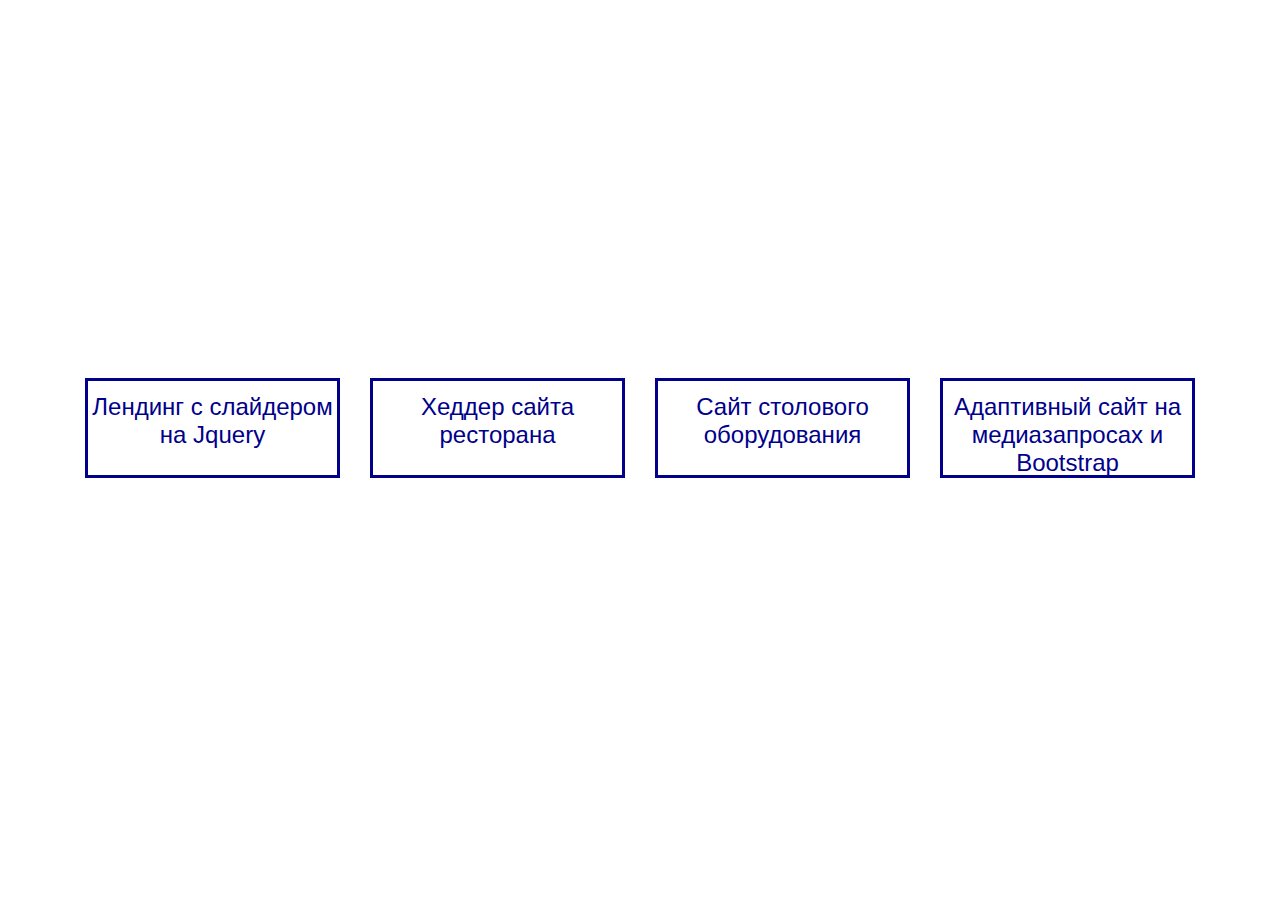
==== commit 70fe5a5a: "rest-new" ====
--- a/index.html
+++ b/index.html
@@ -4,14 +4,17 @@
     <meta charset="UTF-8">
     <meta name="viewport" content="width=device-width, initial-scale=1.0">
     <title>Портфолио</title>
+    <link rel="stylesheet" href="https://stackpath.bootstrapcdn.com/bootstrap/4.5.2/css/bootstrap.min.css" integrity="sha384-JcKb8q3iqJ61gNV9KGb8thSsNjpSL0n8PARn9HuZOnIxN0hoP+VmmDGMN5t9UJ0Z" crossorigin="anonymous">
     <link rel="stylesheet" href="style.css">
 </head>
 <body>
     <div class="container">
-        <a href="https://hockey45.github.io/Kitchen.github.io/Work/" class="work">Лендинг с слайдером на Jquery</a>
-        <a href="https://hockey45.github.io/Kitchen.github.io/rest/" class="rest">Хеддер сайта ресторана</a>
-        <a href="https://hockey45.github.io/Kitchen.github.io/stolovaya/" class="rest">Сайт столового оборудования</a>
-        <a href="https://hockey45.github.io/Kitchen.github.io/realize/" class="rest">Адаптивный сайт на медиазапросах и Bootstrap</a>
+        <div class="row">
+        <div class="col-lg-3"><a href="https://hockey45.github.io/Kitchen.github.io/Work/" class="work">Лендинг с слайдером на Jquery</a></div>
+        <div class="col-lg-3"><a href="https://hockey45.github.io/Kitchen.github.io/rest/" class="rest">Хеддер сайта ресторана</a></div>
+        <div class="col-lg-3"><a href="https://hockey45.github.io/Kitchen.github.io/stolovaya/" class="rest">Сайт столового оборудования</a></div>
+        <div class="col-lg-3"><a href="https://hockey45.github.io/Kitchen.github.io/realize/" class="rest">Адаптивный сайт на медиазапросах и Bootstrap</a></div>
+        </div>
     </div>
 </body>
 </html>--- a/style.css
+++ b/style.css
@@ -11,7 +11,6 @@
     text-decoration: none;
     color: darkblue;
     font: 1.5em sans-serif;
-    width: 300px;
     border: solid darkblue 3px;
     text-align: center;
     height: 100px;
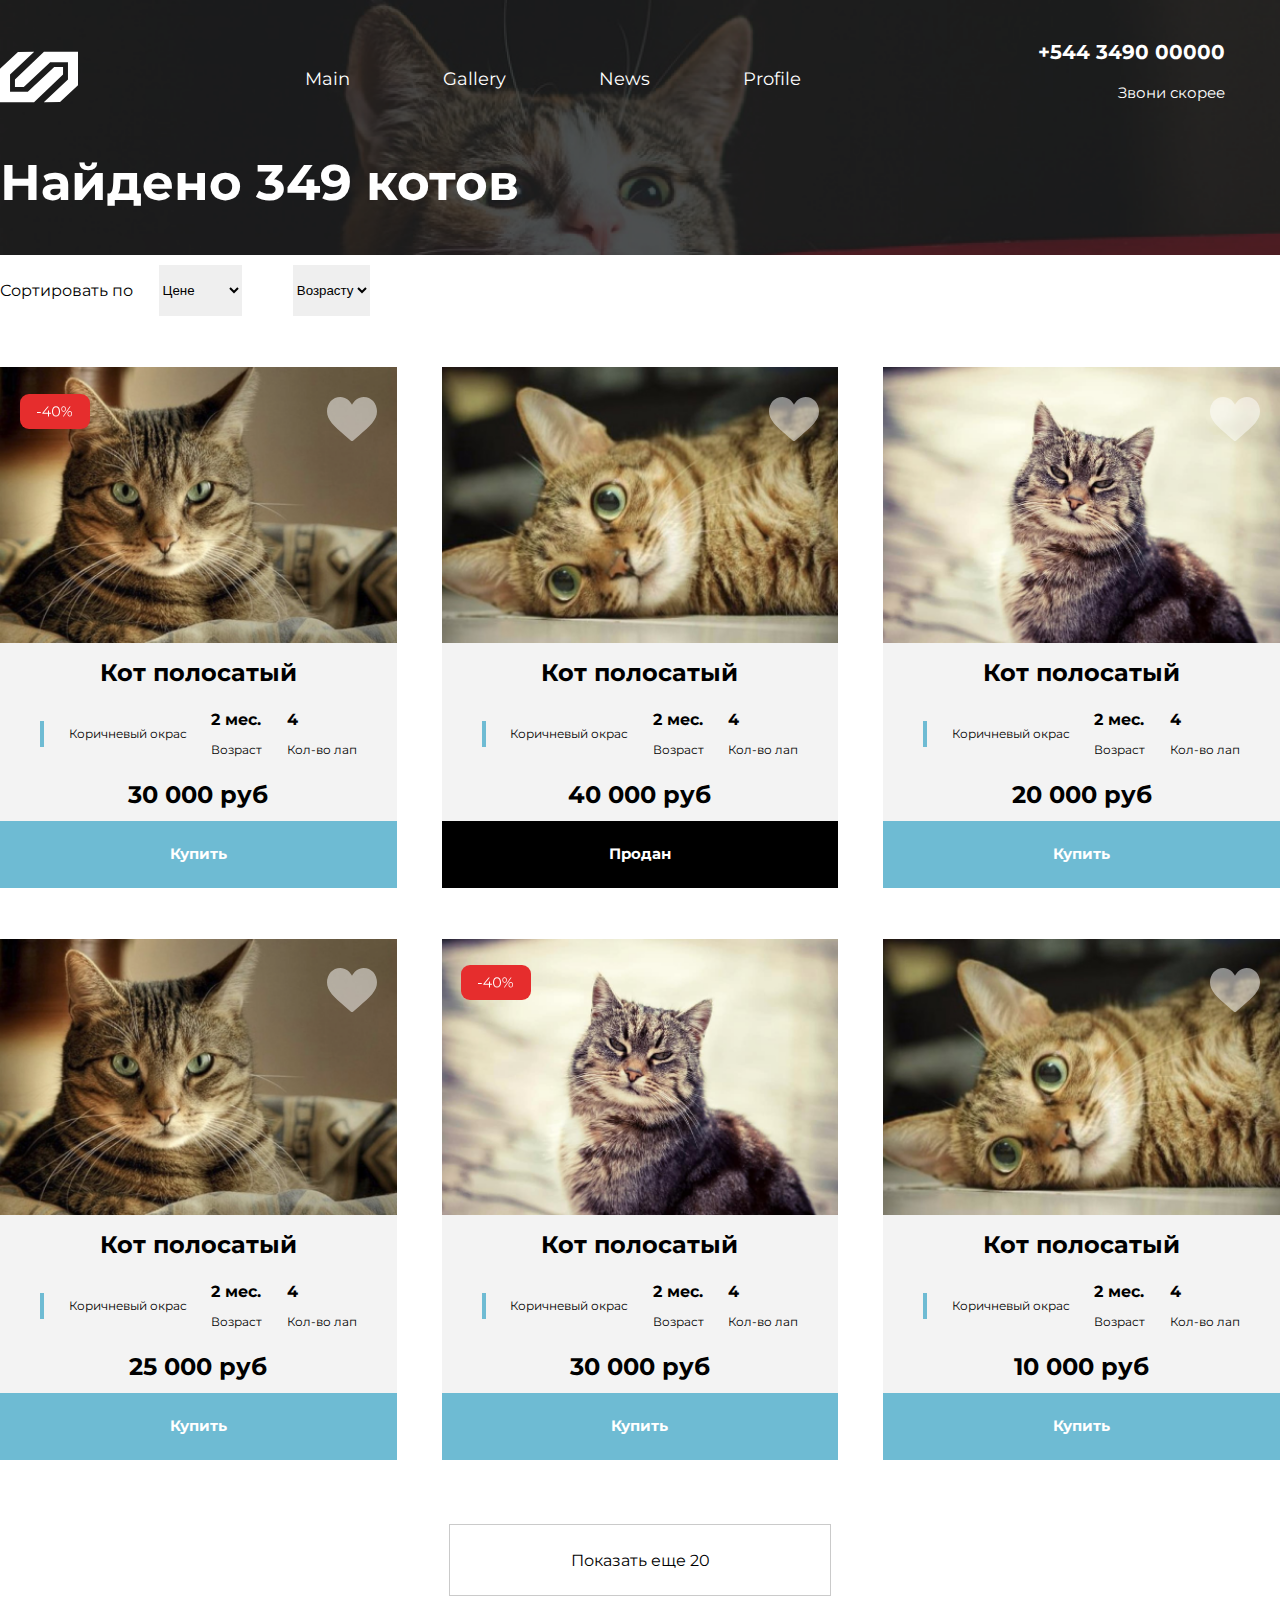
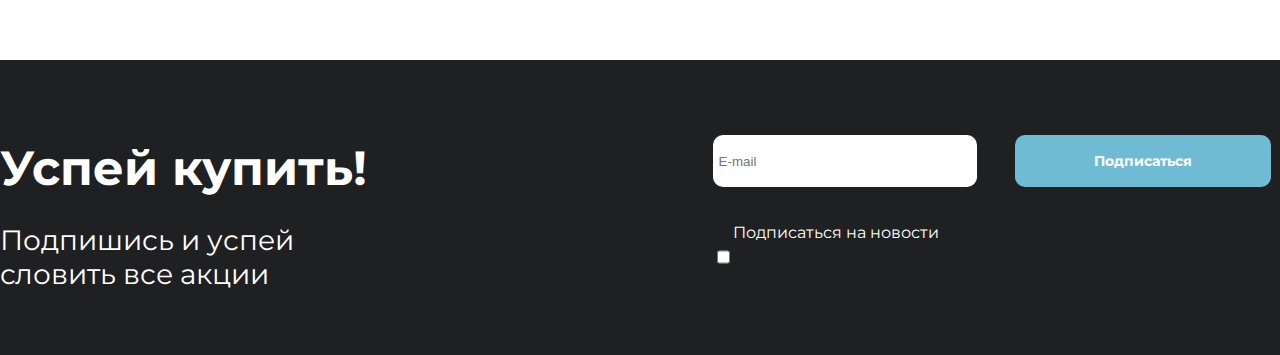
==== commit a8d35446: "need" ====
--- a/index.html
+++ b/index.html
@@ -3,18 +3,211 @@
 <head>
     <meta charset="UTF-8">
     <meta name="viewport" content="width=device-width, initial-scale=1.0">
-    <title>Портфолио</title>
-    <link rel="stylesheet" href="https://stackpath.bootstrapcdn.com/bootstrap/4.5.2/css/bootstrap.min.css" integrity="sha384-JcKb8q3iqJ61gNV9KGb8thSsNjpSL0n8PARn9HuZOnIxN0hoP+VmmDGMN5t9UJ0Z" crossorigin="anonymous">
+    <title>Document</title>
     <link rel="stylesheet" href="style.css">
+    <link rel="preconnect" href="https://fonts.gstatic.com">
+    <link href="https://fonts.googleapis.com/css2?family=Montserrat:wght@200;300;400;600;800&display=swap" rel="stylesheet">    
 </head>
 <body>
-    <div class="container">
-        <div class="row">
-        <div class="col-lg-3"><a href="https://hockey45.github.io/Kitchen.github.io/Work/" class="work">Лендинг с слайдером на Jquery</a></div>
-        <div class="col-lg-3"><a href="https://hockey45.github.io/Kitchen.github.io/rest/" class="rest">Хеддер сайта ресторана</a></div>
-        <div class="col-lg-3"><a href="https://hockey45.github.io/Kitchen.github.io/stolovaya/" class="rest">Сайт столового оборудования</a></div>
-        <div class="col-lg-3"><a href="https://hockey45.github.io/Kitchen.github.io/realize/" class="rest">Адаптивный сайт на медиазапросах и Bootstrap</a></div>
-        </div>
-    </div>
+   <header>
+       <div class="container">
+           <div class="main-header">
+               <div class="logo">
+                    <img src="Group.svg" alt="" class="logo__nav">
+               </div>
+               <div class="nav">
+                   <ul>
+                       <li><a href="#">Main</a></li>
+                       <li><a href="#">Gallery</a></li>
+                       <li><a href="#">News</a></li>
+                       <li><a href="#">Profile</a></li>
+                   </ul>
+               </div>
+               <div class="phone">
+                   <a href="tel:+644349000000">+544 3490 00000</a>
+                   <p>Звони скорее</p>
+                </div>
+           </div>
+            <div class="title-text">
+                <h1>Найдено 349 котов</h1>
+            </div>
+       </div>
+   </header>
+   <section class="main-shop">
+       <div class="container">
+           <div class="sorting">
+               <p>Сортировать по</p>
+               <select>
+                    <option>Цене</option>
+                    <option>Названию</option>
+              </select>
+              <select>
+                <option>Возрасту</option>
+                <option>Породе</option>
+          </select>
+           </div>
+           <div class="cards">
+               <div class="cards-item">
+                   <img src="cat1.png" alt="">
+                   <p>Кот полосатый</p>
+                   <div class="cards-item__skills">
+                       <div class="blue-line"></div>
+                       <p>Коричневый окрас</p>
+                       <div class="age">
+                           <h4>2 мес.</h4>
+                           <p>Возраст</p>
+                       </div>
+                       <div class="amount">
+                           <h4>4</h4>
+                           <p>Кол-во лап</p>
+                       </div>
+                   </div>
+                   <div class="price">
+                       <p>30 000 руб</p>
+                   </div>
+                   <img src="14.svg" alt="" class="sale">
+                   <a href="#"><img src="like1.svg" alt="" class="like"></a>
+                   <a href="#" class="button-buy">
+                       Купить
+                   </a>
+               </div>
+               <div class="cards-item">
+                <img src="cat2.png" alt="">
+                <p>Кот полосатый</p>
+                <div class="cards-item__skills">
+                    <div class="blue-line"></div>
+                    <p>Коричневый окрас</p>
+                    <div class="age">
+                        <h4>2 мес.</h4>
+                        <p>Возраст</p>
+                    </div>
+                    <div class="amount">
+                        <h4>4</h4>
+                        <p>Кол-во лап</p>
+                    </div>
+                </div>
+                <div class="price">
+                    <p>40 000 руб</p>
+                </div>
+                
+                <a href="#"><img src="like1.svg" alt="" class="like"></a>
+                <a href="#" class="button-buy black">
+                    Продан
+                </a>
+            </div>
+            <div class="cards-item">
+                <img src="cat3.png" alt="">
+                <p>Кот полосатый</p>
+                <div class="cards-item__skills">
+                    <div class="blue-line"></div>
+                    <p>Коричневый окрас</p>
+                    <div class="age">
+                        <h4>2 мес.</h4>
+                        <p>Возраст</p>
+                    </div>
+                    <div class="amount">
+                        <h4>4</h4>
+                        <p>Кол-во лап</p>
+                    </div>
+                </div>
+                <div class="price">
+                    <p>20 000 руб</p>
+                </div>
+                
+                <a href="#"><img src="like1.svg" alt="" class="like"></a>
+                <a href="#" class="button-buy">
+                    Купить
+                </a>
+            </div>
+            <div class="cards-item">
+                <img src="cat1.png" alt="">
+                <p>Кот полосатый</p>
+                <div class="cards-item__skills">
+                    <div class="blue-line"></div>
+                    <p>Коричневый окрас</p>
+                    <div class="age">
+                        <h4>2 мес.</h4>
+                        <p>Возраст</p>
+                    </div>
+                    <div class="amount">
+                        <h4>4</h4>
+                        <p>Кол-во лап</p>
+                    </div>
+                </div>
+                <div class="price">
+                    <p>25 000 руб</p>
+                </div>
+                
+                <a href="#"><img src="like1.svg" alt="" class="like"></a>
+                <a href="#" class="button-buy">
+                    Купить
+                </a>
+            </div>
+            <div class="cards-item">
+                <img src="cat3.png" alt="">
+                <p>Кот полосатый</p>
+                <div class="cards-item__skills">
+                    <div class="blue-line"></div>
+                    <p>Коричневый окрас</p>
+                    <div class="age">
+                        <h4>2 мес.</h4>
+                        <p>Возраст</p>
+                    </div>
+                    <div class="amount">
+                        <h4>4</h4>
+                        <p>Кол-во лап</p>
+                    </div>
+                </div>
+                <div class="price">
+                    <p>30 000 руб</p>
+                </div>
+                <img src="14.svg" alt="" class="sale">
+                <a href="#"><img src="/img/like1.svg" alt="" class="like"></a>
+                <a href="#" class="button-buy">
+                    Купить
+                </a>
+            </div>
+            <div class="cards-item">
+                <img src="cat2.png" alt="">
+                <p>Кот полосатый</p>
+                <div class="cards-item__skills">
+                    <div class="blue-line"></div>
+                    <p>Коричневый окрас</p>
+                    <div class="age">
+                        <h4>2 мес.</h4>
+                        <p>Возраст</p>
+                    </div>
+                    <div class="amount">
+                        <h4>4</h4>
+                        <p>Кол-во лап</p>
+                    </div>
+                </div>
+                <div class="price">
+                    <p>10 000 руб</p>
+                </div>
+                
+                <a href="#"><img src="like1.svg" alt="" class="like"></a>
+                <a href="#" class="button-buy">
+                    Купить
+                </a>
+            </div>
+           </div>
+           <a href="#" class="full-item">Показать еще 20</a>
+       </div>
+   </section>
+   <footer>
+       <div class="container">
+           <div class="first-line">
+               <h2>Успей купить!</h2>
+               <input type="text" placeholder="E-mail">
+               <a href="#">Подписаться</a>
+           </div>
+           <div class="second-line">
+               <p>Подпишись и успей словить все акции</p>
+               <input type="checkbox">Подписаться на новости
+           </div>
+           
+       </div>
+   </footer>
 </body>
 </html>--- a/style.css
+++ b/style.css
@@ -1,27 +1,368 @@
-.body{}
-.container{
+body {
+    padding: 0;
+    margin: 0;
+    font-family: "Montserrat", sans-serif;
+  }
+  
+  .container {
+    width: 1280px;
     margin: 0 auto;
+  }
+  
+  header {
+    background-image: url(12.png);
+    background-size: cover;
+    background-repeat: no-repeat;
+  }
+  header .main-header {
+    display: flex;
+    padding-top: 3%;
+    align-items: center;
+  }
+  header .main-header .nav {
+    margin-left: 11%;
+    width: 46%;
+    list-style: none;
+  }
+  header .main-header .nav ul {
+    display: flex;
+    justify-content: space-around;
+    width: 100%;
+    list-style: none;
+  }
+  header .main-header .nav ul a {
+    text-decoration: none;
+    font-family: Montserrat;
+    font-style: normal;
+    font-weight: normal;
+    font-size: 18px;
+    line-height: 22px;
+    color: #FFFFFF;
+  }
+  header .main-header .phone {
+    margin-left: 18%;
+  }
+  header .main-header .phone a {
+    font-family: Montserrat;
+    font-style: normal;
+    font-weight: bold;
+    font-size: 20px;
+    line-height: 29px;
+    color: #FFFFFF;
+    text-decoration: none;
+  }
+  header .main-header .phone p {
+    font-family: Montserrat;
+    font-style: normal;
+    font-weight: normal;
+    font-size: 15px;
+    line-height: 22px;
+    text-align: right;
+    color: #FFFFFF;
+  }
+  header .title-text {
+    font-family: Montserrat;
+    font-style: normal;
+    font-weight: bold;
+    font-size: 25px;
+    line-height: 0;
+    color: #FFFFFF;
+    margin-top: 5%;
+    padding-bottom: 3%;
+  }
+  
+  .sorting {
+    display: flex;
+    margin-top: 10px;
+  }
+  .sorting select {
+    border: none;
+    margin: 0 2%;
+  }
+  
+  .full-item {
+    display: block;
+    margin: 0 auto;
+    margin-top: 5%;
+    margin-bottom: 5%;
+    padding: 2% 0;
+    width: 380px;
+    text-decoration: none;
+    text-align: center;
+    border: 1px solid #CACACA;
+    color: #000;
+  }
+  
+  .full-item:hover {
+    text-decoration: underline;
+  }
+  
+  .cards {
+    display: flex;
+    flex-wrap: wrap;
+    justify-content: space-between;
+  }
+  .cards .cards-item {
+    text-align: center;
+    width: 31%;
+    margin-top: 4%;
+    background-color: #F3F3F3;
+    position: relative;
+  }
+  .cards .cards-item img {
+    width: 100%;
+  }
+  .cards .cards-item p {
+    font-family: Montserrat;
+    font-style: normal;
+    font-weight: bold;
+    font-size: 24px;
+    line-height: 4px;
+  }
+  .cards .cards-item .sale {
+    width: 70px;
+    position: absolute;
+    top: 5%;
+    left: 5%;
+  }
+  .cards .cards-item .like {
+    width: 50px;
+    position: absolute;
+    top: 5%;
+    right: 5%;
+    opacity: 0.5;
+  }
+  .cards .cards-item .like:hover {
+    opacity: 1;
+  }
+  .cards .cards-item .like:active {
+    opacity: 1;
+  }
+  .cards .cards-item .button-buy {
+    display: block;
+    width: 100%;
+    background-color: #6EBBD3;
+    text-align: center;
+    text-decoration: none;
+    padding: 6% 0;
+    font-family: Montserrat;
+    font-style: normal;
+    font-weight: bold;
+    font-size: 15px;
+    line-height: 20px;
+    text-align: center;
+    color: #FFFFFF;
+  }
+  .cards .cards-item .button-buy:hover {
+    background-color: #3D9AB7;
+  }
+  .cards .cards-item .black {
+    background-color: #000;
+  }
+  .cards .cards-item .cards-item__skills {
     display: flex;
     justify-content: space-around;
     align-items: center;
-    height: 95vh;
-}
-a{
-    display: block;
-    text-decoration: none;
-    color: darkblue;
-    font: 1.5em sans-serif;
-    border: solid darkblue 3px;
-    text-align: center;
-    height: 100px;
-    padding-top: 5%;
-    
-}
-a:hover{
-    background-color: skyblue;
-}
-@media (max-width: 1200px){
-    a{
-        flex-direction: column;
-    }
-}+    font-size: 13px;
+    line-height: 5px;
+    font-weight: 400;
+    margin: 0 7%;
+  }
+  .cards .cards-item .cards-item__skills .blue-line {
+    width: 4px;
+    height: 26px;
+    background-color: #6EBBD3;
+  }
+  .cards .cards-item .cards-item__skills .age {
+    text-align: left;
+  }
+  .cards .cards-item .cards-item__skills .amount {
+    text-align: left;
+  }
+  .cards .cards-item .cards-item__skills h4 {
+    font-family: Montserrat;
+    font-style: normal;
+    font-weight: bold;
+    font-size: 16px;
+    line-height: 0px;
+  }
+  .cards .cards-item .cards-item__skills p {
+    font-family: Montserrat;
+    font-style: normal;
+    font-weight: normal;
+    font-size: 12px;
+    line-height: 15px;
+  }
+  
+  footer {
+    background-color: #1F2021;
+  }
+  footer .first-line {
+    display: flex;
+    align-items: center;
+    padding-top: 3%;
+  }
+  footer .first-line h2 {
+    font-family: Montserrat;
+    font-style: normal;
+    font-weight: bold;
+    font-size: 48px;
+    line-height: 59px;
+    color: #FFFFFF;
+    margin-bottom: 2%;
+  }
+  footer .first-line input {
+    width: 20%;
+    height: 50px;
+    border: none;
+    margin-left: 10%;
+    margin-left: 27%;
+    border-radius: 10px;
+    padding-left: 6px;
+  }
+  footer .first-line a {
+    display: flex;
+    width: 20%;
+    align-items: center;
+    justify-content: center;
+    height: 52px;
+    background-color: #6EBBD3;
+    margin-left: 3%;
+    text-decoration: none;
+    font-family: Montserrat;
+    font-style: normal;
+    font-weight: bold;
+    font-size: 14px;
+    line-height: 17px;
+    color: #FFFFFF;
+    border-radius: 10px;
+  }
+  footer .second-line {
+    display: flex;
+    color: #FFFFFF;
+    padding-bottom: 5%;
+  }
+  footer .second-line p {
+    font-family: Montserrat;
+    font-style: normal;
+    font-weight: normal;
+    font-size: 28px;
+    width: 28%;
+    margin: 0;
+    color: #FFFFFF;
+  }
+  footer .second-line input {
+    margin-left: 28%;
+  }
+  
+  @media (max-width: 1200px) {
+    .container {
+      width: 1000px;
+    }
+  
+    header .main-header .phone {
+      margin-left: 14%;
+    }
+  }
+  @media (max-width: 992px) {
+    .container {
+      width: 800px;
+    }
+  
+    header .main-header .phone {
+      margin-left: 10%;
+    }
+  }
+  @media (max-width: 768px) {
+    .container {
+      width: 700px;
+    }
+  
+    header .main-header .phone {
+      margin-left: 5%;
+    }
+  
+    header .main-header .nav {
+      margin-left: 0%;
+    }
+  
+    header .main-header .phone a {
+      font-size: 15px;
+    }
+  
+    header .main-header .phone p {
+      font-size: 10px;
+    }
+  
+    header .main-header .nav ul a {
+      font-size: 13px;
+    }
+  
+    .cards .cards-item .cards-item__skills h4 {
+      font-size: 10px;
+    }
+  
+    .cards .cards-item .cards-item__skills p {
+      font-size: 12px;
+      line-height: 15px;
+    }
+  }
+  @media (max-width: 420px) {
+    .container {
+      width: 360px;
+    }
+  
+    h1 {
+      font-size: 20px;
+    }
+  
+    .cards .cards-item {
+      width: 100%;
+    }
+  
+    .nav {
+      display: none;
+    }
+  
+    header .main-header .phone {
+      margin-left: 30%;
+    }
+  
+    .full-item {
+      width: 70%;
+    }
+  
+    footer .first-line h2 {
+      font-size: 24px;
+      line-height: 30px;
+    }
+  
+    footer .first-line {
+      flex-direction: column;
+    }
+  
+    footer .first-line input {
+      margin: 0;
+      width: 80%;
+    }
+  
+    footer .first-line a {
+      margin: 0;
+      width: 50%;
+      margin-top: 10px;
+    }
+  
+    footer .second-line p {
+      font-size: 15px;
+      width: 50%;
+      margin-left: 6%;
+    }
+  
+    footer .second-line input {
+      margin-left: 12%;
+    }
+  
+    footer .second-line {
+      margin-top: 10px;
+    }
+  }